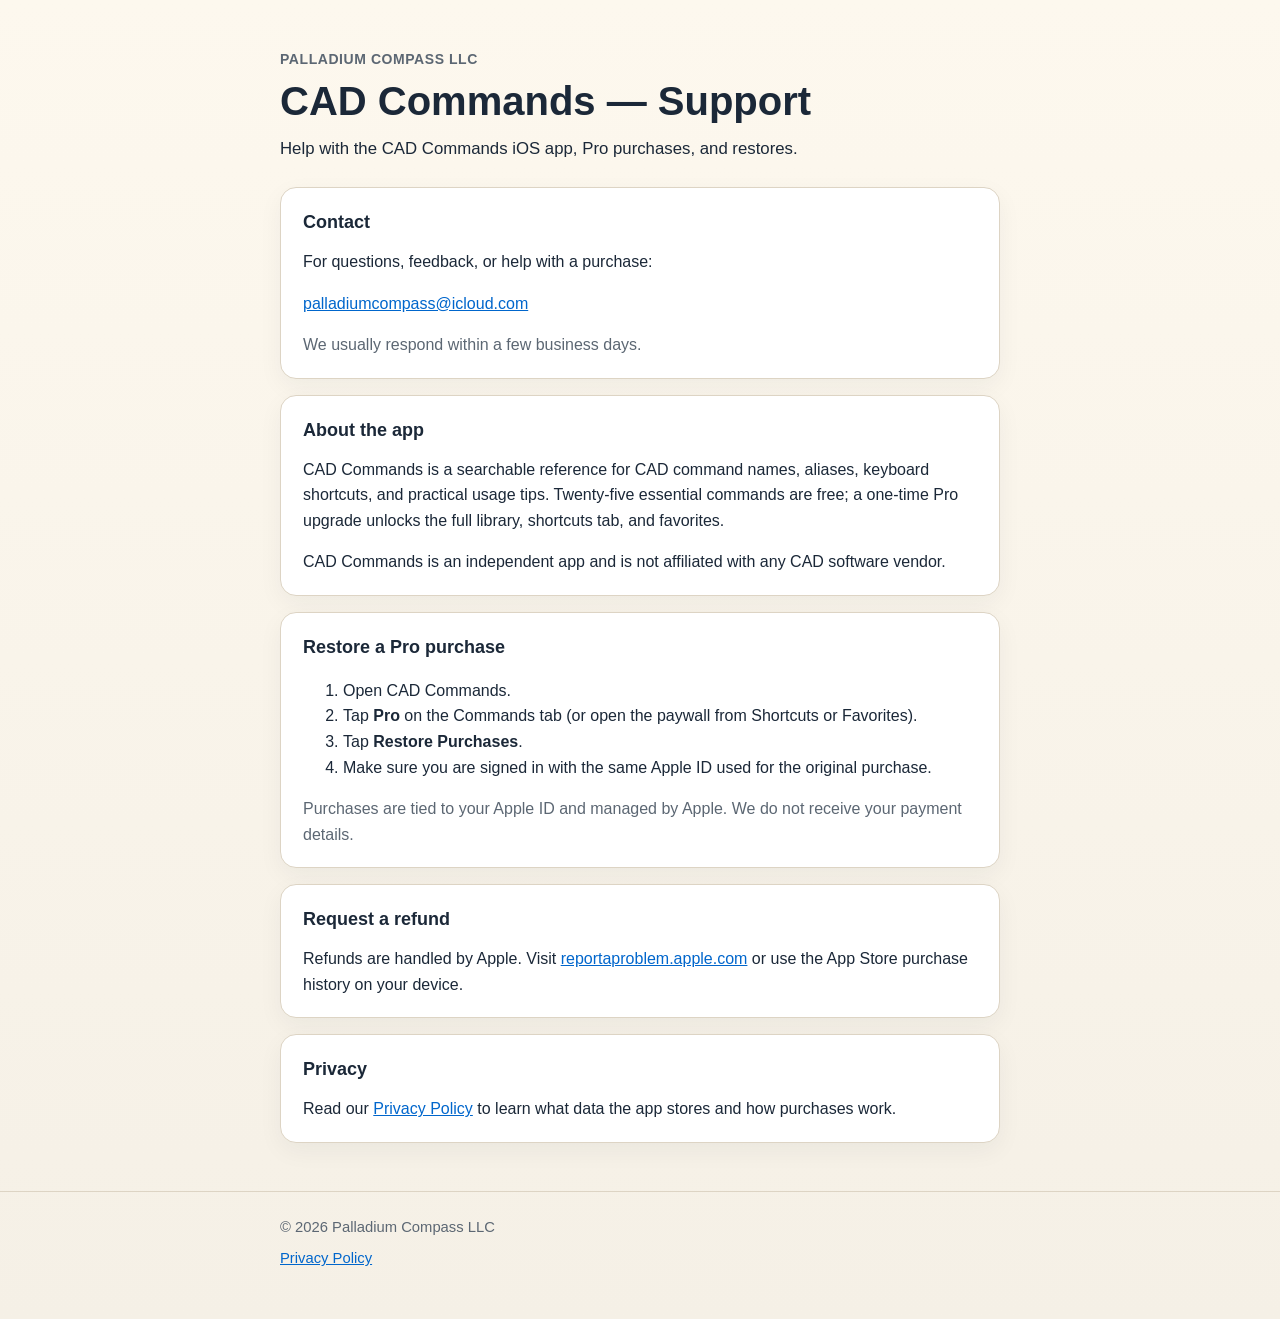
==== docs/index.html @ bb4c77ae "Add CAD Commands app, App Store assets, and legal pages. Includes command reference app, icons, scre" ====
<!DOCTYPE html>
<html lang="en">
<head>
  <meta charset="utf-8">
  <meta name="viewport" content="width=device-width, initial-scale=1">
  <title>Support — CAD Commands</title>
  <link rel="stylesheet" href="style.css">
</head>
<body>
  <header class="site-header">
    <div class="container">
      <p class="eyebrow">Palladium Compass LLC</p>
      <h1>CAD Commands — Support</h1>
      <p class="lede">Help with the CAD Commands iOS app, Pro purchases, and restores.</p>
    </div>
  </header>

  <main class="container">
    <section class="card">
      <h2>Contact</h2>
      <p>For questions, feedback, or help with a purchase:</p>
      <p><a href="mailto:palladiumcompass@icloud.com">palladiumcompass@icloud.com</a></p>
      <p class="muted">We usually respond within a few business days.</p>
    </section>

    <section class="card">
      <h2>About the app</h2>
      <p>
        CAD Commands is a searchable reference for CAD command names, aliases, keyboard shortcuts,
        and practical usage tips. Twenty-five essential commands are free; a one-time Pro upgrade
        unlocks the full library, shortcuts tab, and favorites.
      </p>
      <p>
        CAD Commands is an independent app and is not affiliated with any CAD software vendor.
      </p>
    </section>

    <section class="card">
      <h2>Restore a Pro purchase</h2>
      <ol>
        <li>Open CAD Commands.</li>
        <li>Tap <strong>Pro</strong> on the Commands tab (or open the paywall from Shortcuts or Favorites).</li>
        <li>Tap <strong>Restore Purchases</strong>.</li>
        <li>Make sure you are signed in with the same Apple ID used for the original purchase.</li>
      </ol>
      <p class="muted">
        Purchases are tied to your Apple ID and managed by Apple. We do not receive your payment details.
      </p>
    </section>

    <section class="card">
      <h2>Request a refund</h2>
      <p>
        Refunds are handled by Apple. Visit
        <a href="https://reportaproblem.apple.com" rel="noopener noreferrer">reportaproblem.apple.com</a>
        or use the App Store purchase history on your device.
      </p>
    </section>

    <section class="card">
      <h2>Privacy</h2>
      <p>
        Read our <a href="privacy.html">Privacy Policy</a> to learn what data the app stores and how purchases work.
      </p>
    </section>
  </main>

  <footer class="site-footer">
    <div class="container">
      <p>© <span id="year"></span> Palladium Compass LLC</p>
      <p><a href="privacy.html">Privacy Policy</a></p>
    </div>
  </footer>

  <script>
    document.getElementById("year").textContent = new Date().getFullYear();
  </script>
</body>
</html>
---- docs/style.css ----
:root {
  color-scheme: light;
  --bg: #f5f0e6;
  --card: #ffffff;
  --text: #1b2838;
  --muted: #5c6773;
  --accent: #0066cc;
  --border: #ddd4c4;
}

* {
  box-sizing: border-box;
}

body {
  margin: 0;
  font-family: -apple-system, BlinkMacSystemFont, "Segoe UI", Roboto, Helvetica, Arial, sans-serif;
  line-height: 1.6;
  color: var(--text);
  background: linear-gradient(180deg, #fdf8ee 0%, var(--bg) 100%);
}

a {
  color: var(--accent);
}

.container {
  width: min(720px, calc(100% - 32px));
  margin: 0 auto;
}

.site-header {
  padding: 48px 0 24px;
}

.eyebrow {
  margin: 0 0 8px;
  font-size: 0.875rem;
  font-weight: 600;
  letter-spacing: 0.04em;
  text-transform: uppercase;
  color: var(--muted);
}

h1 {
  margin: 0 0 12px;
  font-size: clamp(2rem, 5vw, 2.5rem);
  line-height: 1.15;
}

h2 {
  margin: 0 0 12px;
  font-size: 1.125rem;
}

.lede {
  margin: 0;
  font-size: 1.05rem;
}

.muted {
  color: var(--muted);
}

main {
  padding-bottom: 32px;
}

.card {
  background: var(--card);
  border: 1px solid var(--border);
  border-radius: 16px;
  padding: 20px 22px;
  margin-bottom: 16px;
  box-shadow: 0 8px 24px rgba(27, 40, 56, 0.05);
}

.card p,
.card li {
  margin-top: 0;
}

.card p:last-child,
.card ul:last-child,
.card ol:last-child {
  margin-bottom: 0;
}

code {
  font-size: 0.92em;
  background: #f3f4f6;
  padding: 0.1em 0.35em;
  border-radius: 4px;
}

.site-footer {
  padding: 24px 0 40px;
  border-top: 1px solid var(--border);
  color: var(--muted);
  font-size: 0.925rem;
}

.site-footer p {
  margin: 0 0 8px;
}
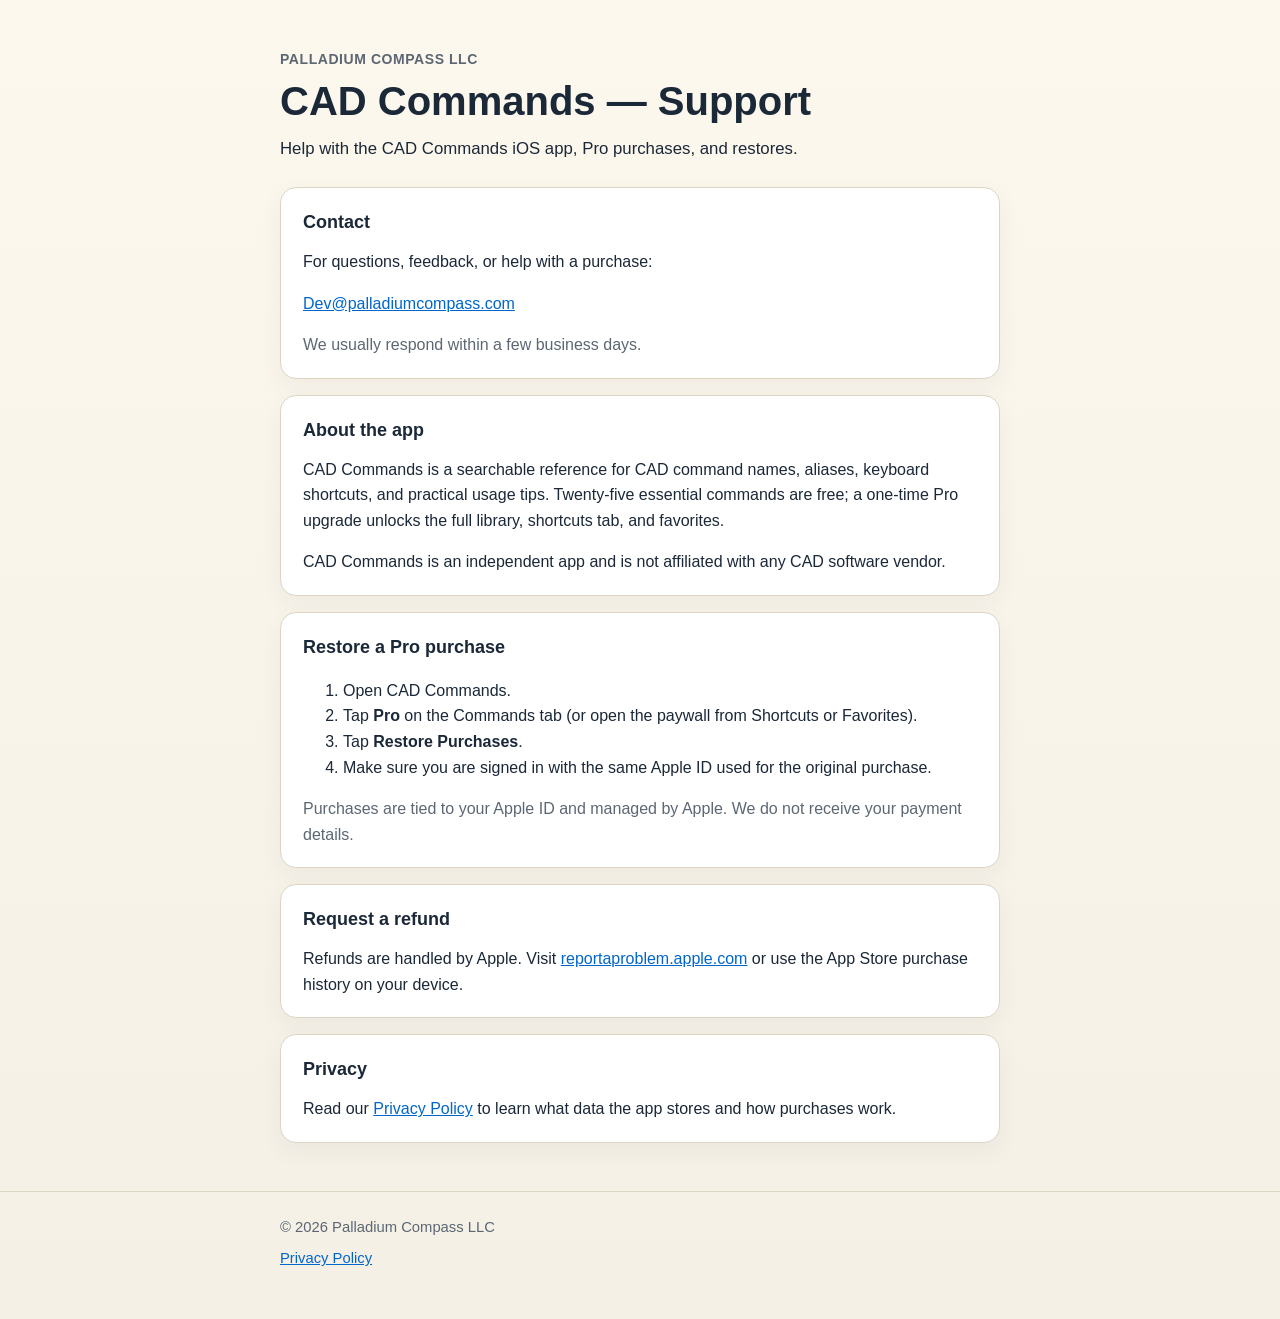
==== commit fdcab9eb: "Update support email and URLs for Palladium Compass org. Use Dev@palladiumcompass.com and palladiumc" ====
--- a/docs/index.html
+++ b/docs/index.html
@@ -19,7 +19,7 @@
     <section class="card">
       <h2>Contact</h2>
       <p>For questions, feedback, or help with a purchase:</p>
-      <p><a href="mailto:palladiumcompass@icloud.com">palladiumcompass@icloud.com</a></p>
+      <p><a href="mailto:Dev@palladiumcompass.com">Dev@palladiumcompass.com</a></p>
       <p class="muted">We usually respond within a few business days.</p>
     </section>
 
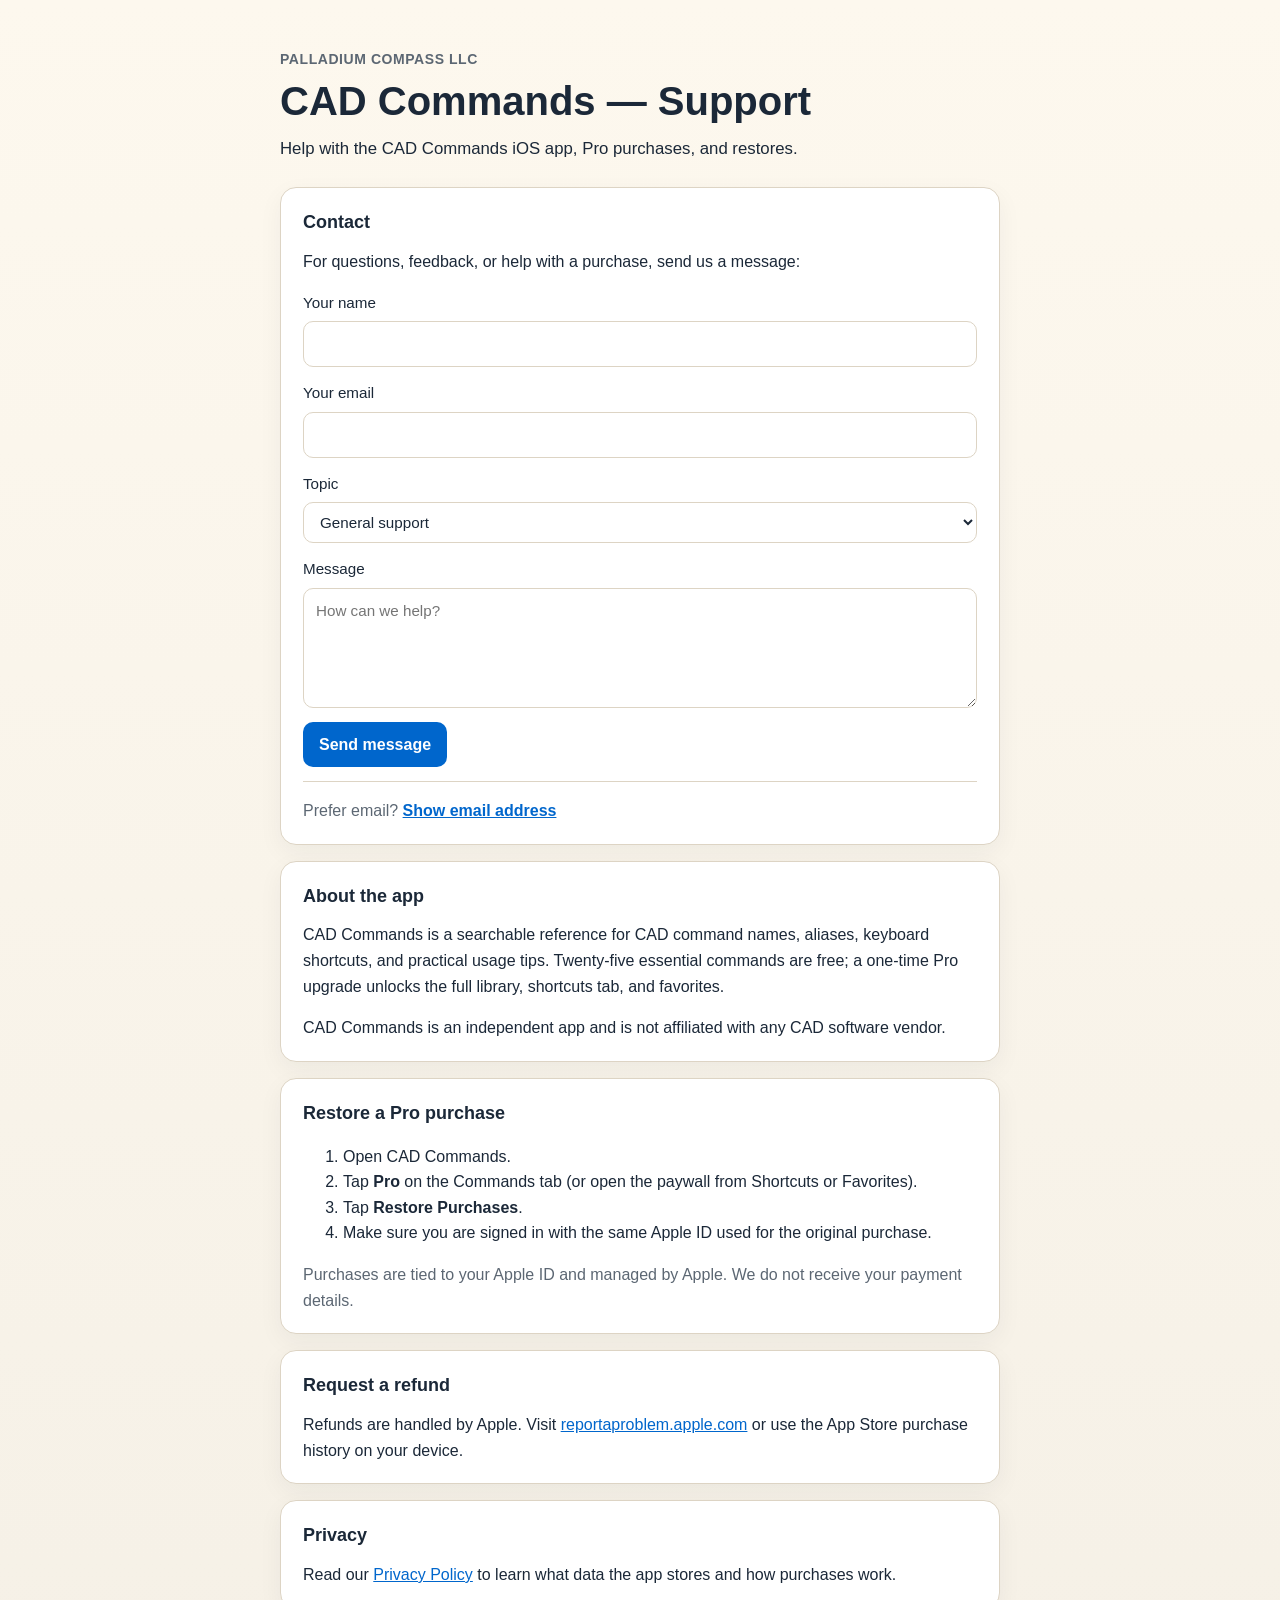
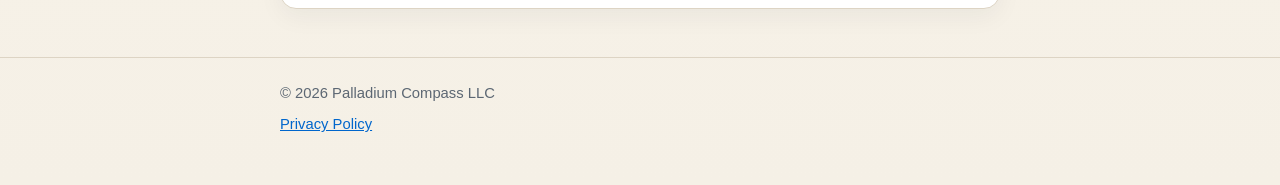
==== commit fcd9b286: "Add spam-resistant contact form and remove scrapeable email from pages. Replace plain mailto links w" ====
--- a/docs/index.html
+++ b/docs/index.html
@@ -16,11 +16,50 @@
   </header>
 
   <main class="container">
-    <section class="card">
+    <section class="card" id="contact">
       <h2>Contact</h2>
-      <p>For questions, feedback, or help with a purchase:</p>
-      <p><a href="mailto:Dev@palladiumcompass.com">Dev@palladiumcompass.com</a></p>
-      <p class="muted">We usually respond within a few business days.</p>
+      <p>For questions, feedback, or help with a purchase, send us a message:</p>
+
+      <form id="contact-form" class="contact-form" action="#" method="post">
+        <div class="hp-field" aria-hidden="true">
+          <label for="company">Company<input type="text" id="company" name="_gotcha" tabindex="-1" autocomplete="off"></label>
+        </div>
+
+        <label>
+          Your name
+          <input type="text" name="name" required autocomplete="name">
+        </label>
+
+        <label>
+          Your email
+          <input type="email" name="email" required autocomplete="email">
+        </label>
+
+        <label>
+          Topic
+          <select name="topic" required>
+            <option value="General support">General support</option>
+            <option value="Pro purchase or restore">Pro purchase or restore</option>
+            <option value="Privacy question">Privacy question</option>
+            <option value="Feedback">Feedback</option>
+          </select>
+        </label>
+
+        <label>
+          Message
+          <textarea name="message" required placeholder="How can we help?"></textarea>
+        </label>
+
+        <input type="hidden" name="_subject" value="CAD Commands support request">
+        <button type="submit">Send message</button>
+        <p id="form-status" class="muted" role="status"></p>
+      </form>
+
+      <p class="contact-alt muted">
+        Prefer email?
+        <button type="button" class="link-button" id="reveal-email">Show email address</button>
+        <span id="email-display" hidden></span>
+      </p>
     </section>
 
     <section class="card">
@@ -72,8 +111,6 @@
     </div>
   </footer>
 
-  <script>
-    document.getElementById("year").textContent = new Date().getFullYear();
-  </script>
+  <script src="contact.js"></script>
 </body>
 </html>
--- a/docs/style.css
+++ b/docs/style.css
@@ -103,3 +103,76 @@
 .site-footer p {
   margin: 0 0 8px;
 }
+
+.contact-form {
+  display: grid;
+  gap: 14px;
+  margin-top: 12px;
+}
+
+.contact-form label {
+  display: grid;
+  gap: 6px;
+  font-size: 0.95rem;
+  font-weight: 500;
+}
+
+.contact-form input,
+.contact-form textarea,
+.contact-form select {
+  width: 100%;
+  padding: 10px 12px;
+  border: 1px solid var(--border);
+  border-radius: 10px;
+  font: inherit;
+  color: var(--text);
+  background: #fff;
+}
+
+.contact-form textarea {
+  min-height: 120px;
+  resize: vertical;
+}
+
+.contact-form button[type="submit"],
+.link-button {
+  appearance: none;
+  border: none;
+  border-radius: 10px;
+  padding: 10px 16px;
+  font: inherit;
+  font-weight: 600;
+  cursor: pointer;
+}
+
+.contact-form button[type="submit"] {
+  background: var(--accent);
+  color: #fff;
+  justify-self: start;
+}
+
+.contact-form button[type="submit"]:disabled {
+  opacity: 0.7;
+  cursor: wait;
+}
+
+.link-button {
+  background: transparent;
+  color: var(--accent);
+  padding: 0;
+  text-decoration: underline;
+}
+
+.contact-alt {
+  margin-top: 16px;
+  padding-top: 16px;
+  border-top: 1px solid var(--border);
+}
+
+.hp-field {
+  position: absolute;
+  left: -10000px;
+  width: 1px;
+  height: 1px;
+  overflow: hidden;
+}
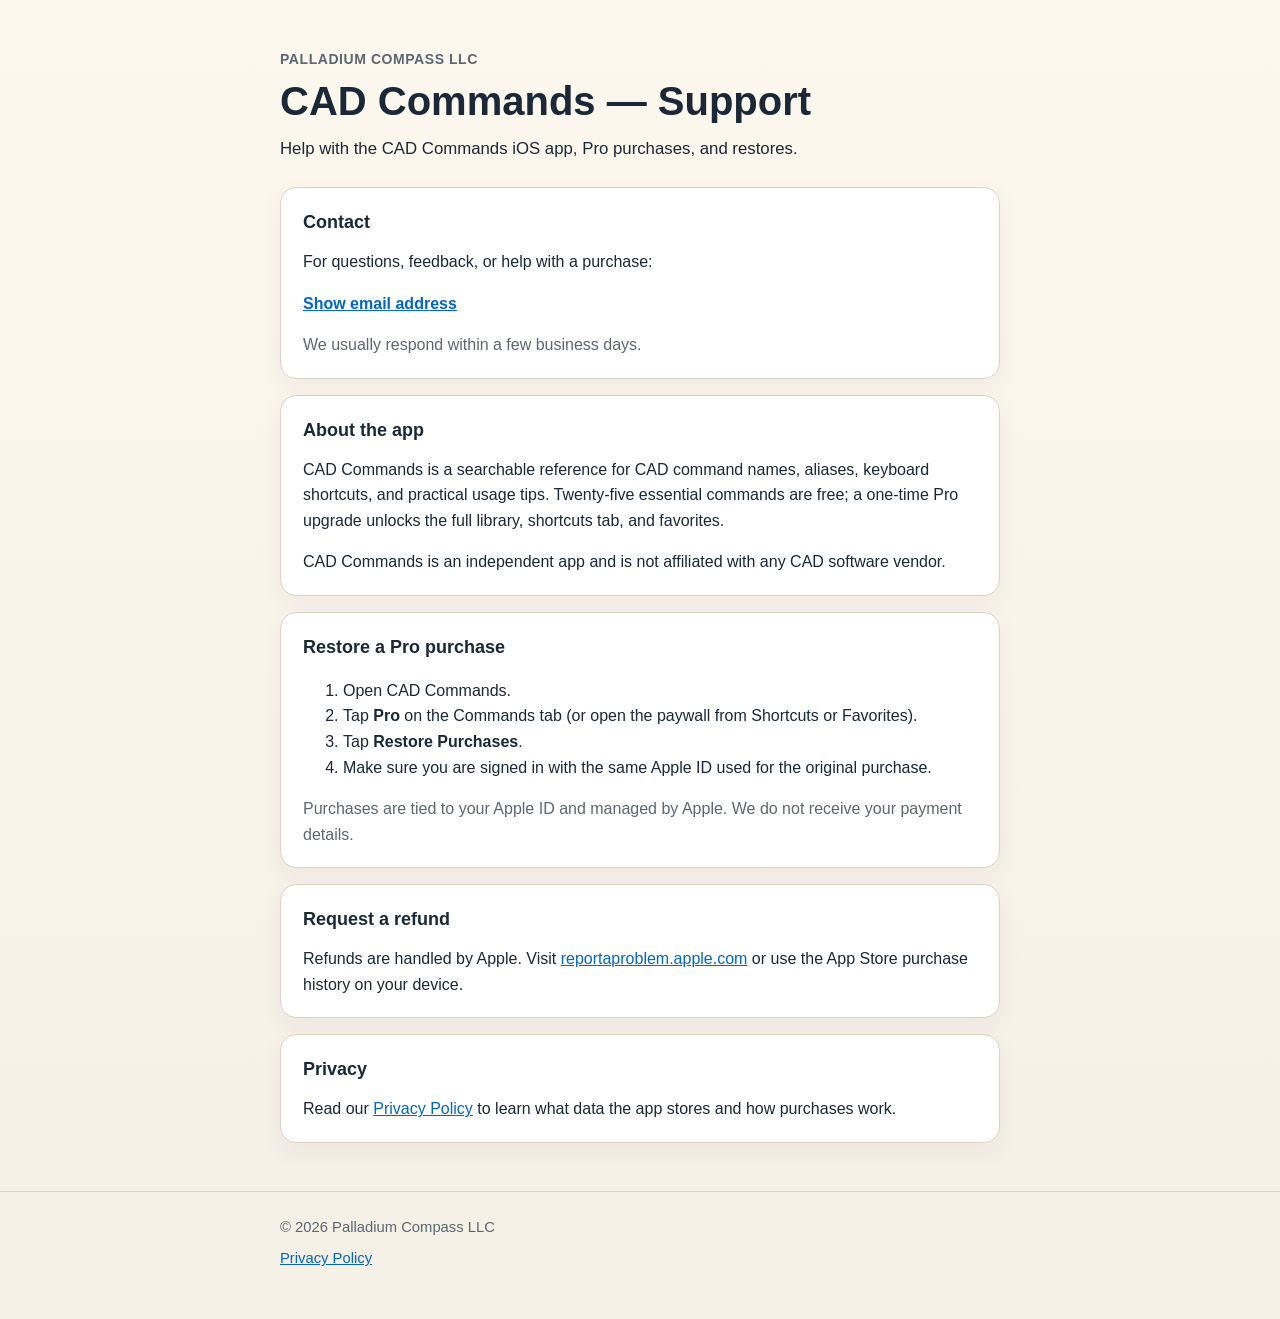
==== commit 6059d03f: "Remove contact form and keep click-to-reveal email only. Drop Formspree dependency while keeping the" ====
--- a/docs/index.html
+++ b/docs/index.html
@@ -18,48 +18,12 @@
   <main class="container">
     <section class="card" id="contact">
       <h2>Contact</h2>
-      <p>For questions, feedback, or help with a purchase, send us a message:</p>
-
-      <form id="contact-form" class="contact-form" action="#" method="post">
-        <div class="hp-field" aria-hidden="true">
-          <label for="company">Company<input type="text" id="company" name="_gotcha" tabindex="-1" autocomplete="off"></label>
-        </div>
-
-        <label>
-          Your name
-          <input type="text" name="name" required autocomplete="name">
-        </label>
-
-        <label>
-          Your email
-          <input type="email" name="email" required autocomplete="email">
-        </label>
-
-        <label>
-          Topic
-          <select name="topic" required>
-            <option value="General support">General support</option>
-            <option value="Pro purchase or restore">Pro purchase or restore</option>
-            <option value="Privacy question">Privacy question</option>
-            <option value="Feedback">Feedback</option>
-          </select>
-        </label>
-
-        <label>
-          Message
-          <textarea name="message" required placeholder="How can we help?"></textarea>
-        </label>
-
-        <input type="hidden" name="_subject" value="CAD Commands support request">
-        <button type="submit">Send message</button>
-        <p id="form-status" class="muted" role="status"></p>
-      </form>
-
-      <p class="contact-alt muted">
-        Prefer email?
+      <p>For questions, feedback, or help with a purchase:</p>
+      <p>
         <button type="button" class="link-button" id="reveal-email">Show email address</button>
         <span id="email-display" hidden></span>
       </p>
+      <p class="muted">We usually respond within a few business days.</p>
     </section>
 
     <section class="card">
--- a/docs/style.css
+++ b/docs/style.css
@@ -104,75 +104,19 @@
   margin: 0 0 8px;
 }
 
-.contact-form {
-  display: grid;
-  gap: 14px;
-  margin-top: 12px;
-}
-
-.contact-form label {
-  display: grid;
-  gap: 6px;
-  font-size: 0.95rem;
-  font-weight: 500;
-}
-
-.contact-form input,
-.contact-form textarea,
-.contact-form select {
-  width: 100%;
-  padding: 10px 12px;
-  border: 1px solid var(--border);
-  border-radius: 10px;
-  font: inherit;
-  color: var(--text);
-  background: #fff;
-}
-
-.contact-form textarea {
-  min-height: 120px;
-  resize: vertical;
-}
-
-.contact-form button[type="submit"],
 .link-button {
   appearance: none;
   border: none;
-  border-radius: 10px;
-  padding: 10px 16px;
+  background: transparent;
+  color: var(--accent);
+  padding: 0;
   font: inherit;
   font-weight: 600;
   cursor: pointer;
-}
-
-.contact-form button[type="submit"] {
-  background: var(--accent);
-  color: #fff;
-  justify-self: start;
-}
-
-.contact-form button[type="submit"]:disabled {
-  opacity: 0.7;
-  cursor: wait;
-}
-
-.link-button {
-  background: transparent;
-  color: var(--accent);
-  padding: 0;
   text-decoration: underline;
 }
 
-.contact-alt {
-  margin-top: 16px;
-  padding-top: 16px;
-  border-top: 1px solid var(--border);
+#email-display {
+  display: inline-block;
+  margin-left: 4px;
 }
-
-.hp-field {
-  position: absolute;
-  left: -10000px;
-  width: 1px;
-  height: 1px;
-  overflow: hidden;
-}
